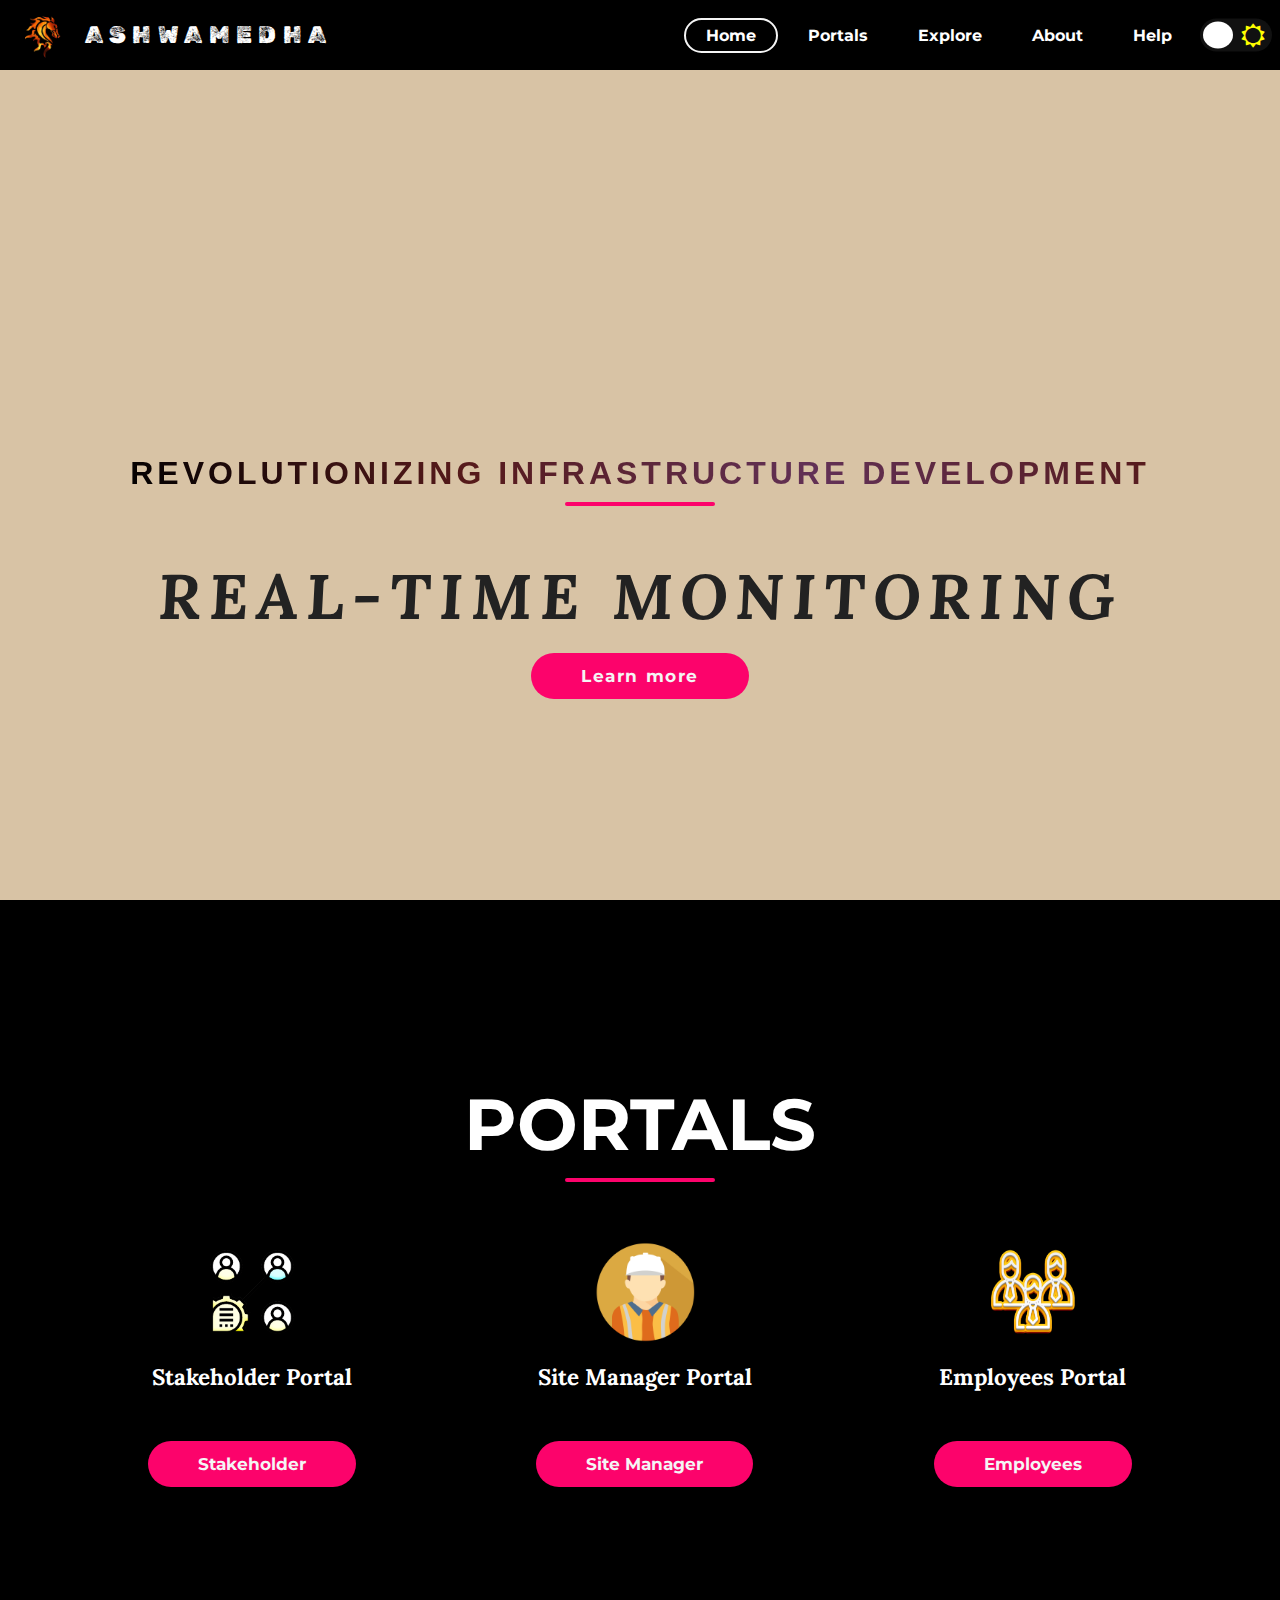
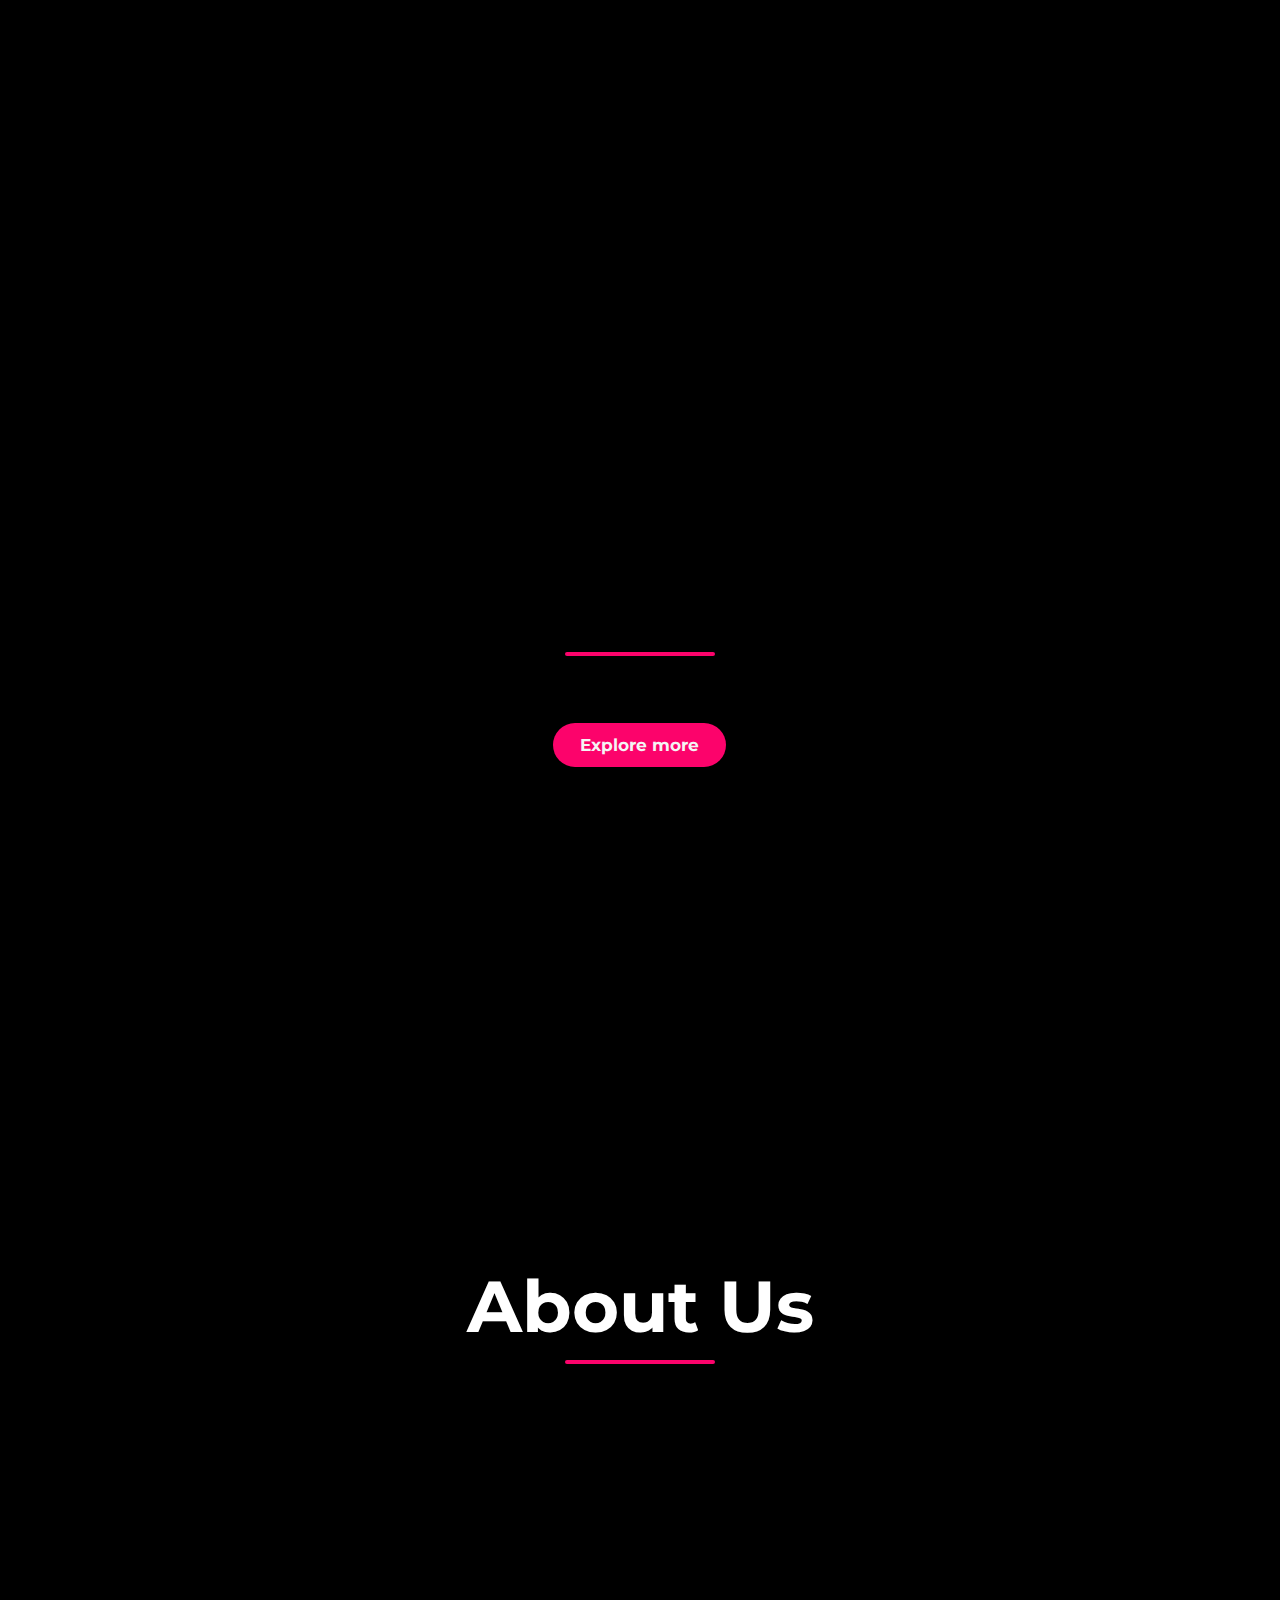
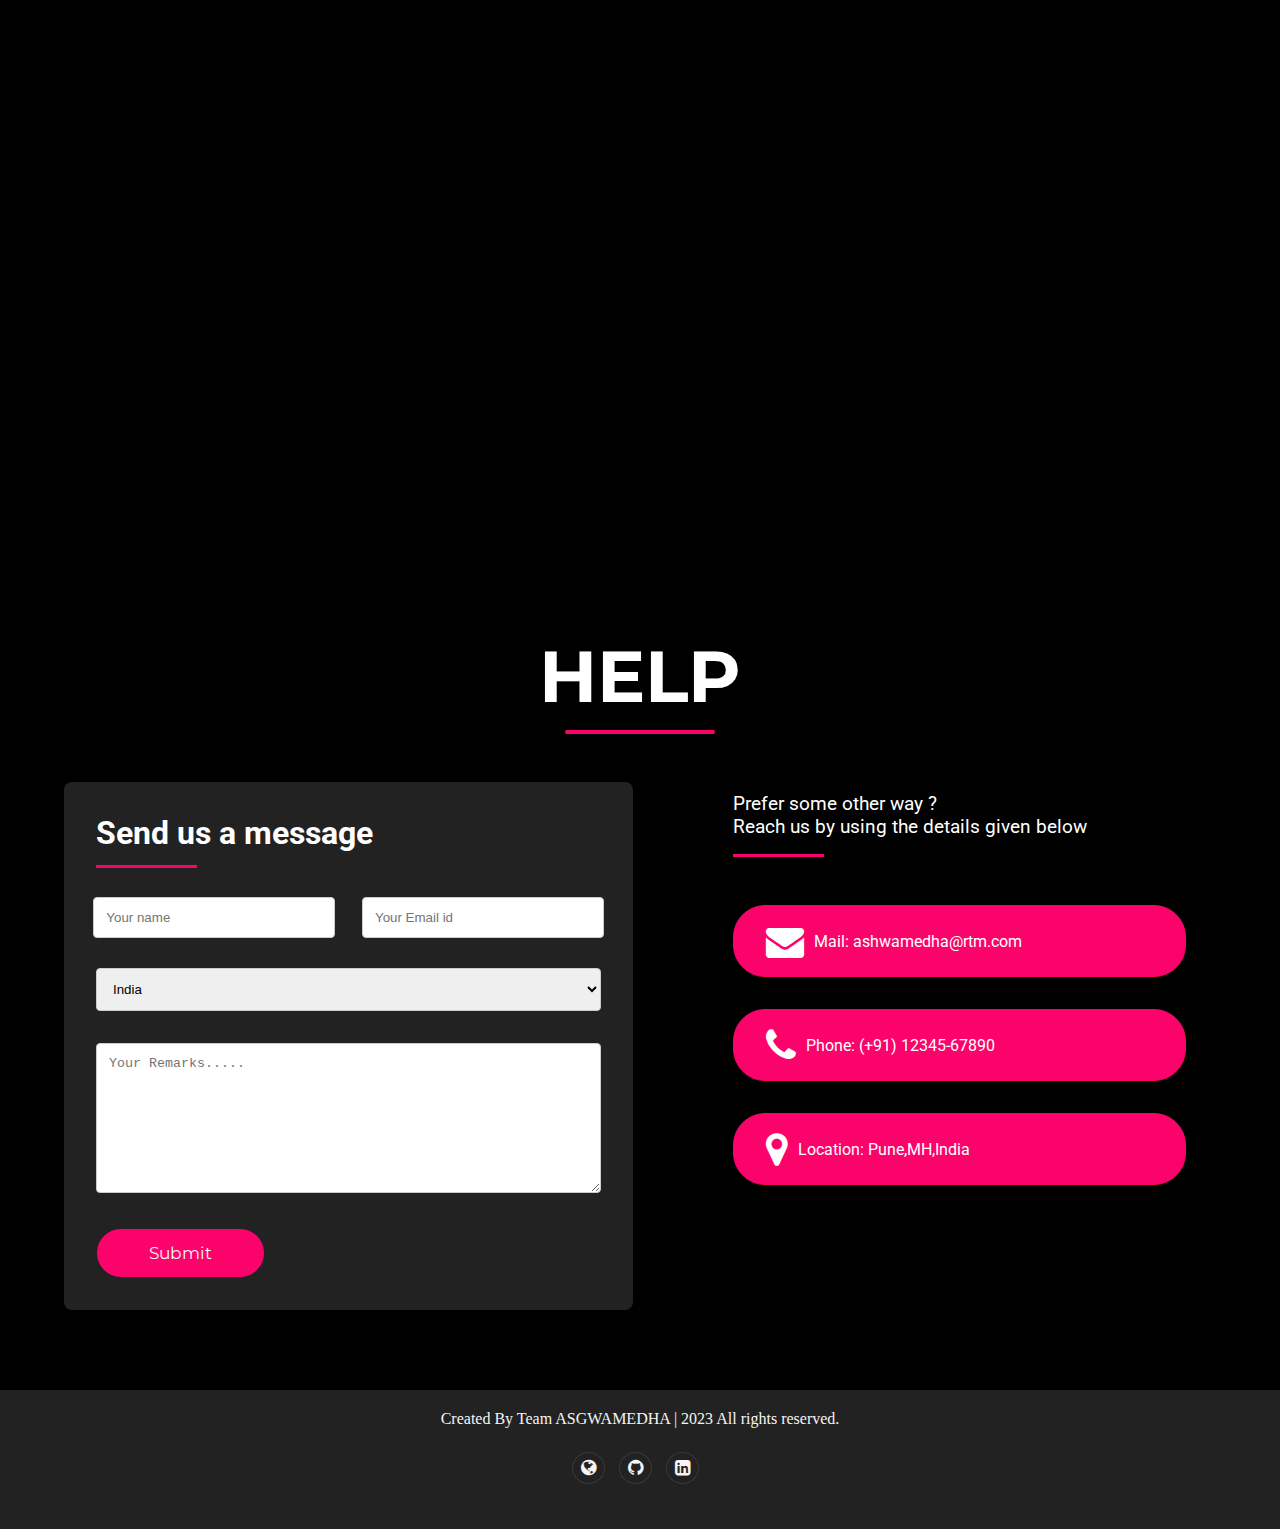
==== index.html @ 7ba49ee3 "addedd" ====
<!DOCTYPE html>
<html lang="en">

<head>
    <meta charset="UTF-8">
    <meta http-equiv="X-UA-Compatible" content="IE=edge">
    <meta name="viewport" content="width=device-width, initial-scale=1.0">
    <title>ASHWAMEDHA REAL-TIME INFRASTRUCTURE MONITORING</title>
    <link rel="stylesheet" href="https://cdnjs.cloudflare.com/ajax/libs/font-awesome/4.7.0/css/font-awesome.min.css">
    <link rel="stylesheet" href="css/style.css">
    <link rel="stylesheet" href="css/responsive.css">

</head>

<body
    onload='if (window.location.href.substr(window.location.href.length - 6) == "#about") { introAboutLogoTransition(); }'>
    <!--navbar-->
    <nav class="navbar" style="height: 70px;">
        <span><a href="#home" style="display:flex; align-items: center;"><img class="img2" src="./img/ashwamedha.png"
                    width="40" style="margin: -25px -10px -25px -20px">
                <h1 class="logo">&nbsp;ASHWAMEDHA</h1>
            </a></span>
        <ul class="nav-links">
            <li><a href="#home" id="pri" class="active cir_border">Home</a></li>
            <li><a href="#portals" id="sec" class="cir_border">Portals</a></li>
            <li><a href="#explore" id="tri" class="cir_border">Explore</a></li>
            <li><a href="#about" id="quad" class="cir_border">About</a></li>
            <li><a href="#contact" id="hex" class="cir_border">Help</a></li>
            <li>
                <div>
                    <input type="checkbox" class="checkbox dark" id="checkbox">
                    <label for="checkbox" class="label">
                        <i class="fa fa-moon-o"></i>
                        <i class='fa fa-sun-o'></i>
                        <div class='ball'>
                    </label>
                </div>
            </li>
        </ul>
        <img src="./img/menu-btn.png" alt="" class="menu-btn">
    </nav>
    <!--navbar-->

    <header id="home">
        <div class="header-content">
            <h2 id="quote">Revolutionizing Infrastructure Development</h2>
            <div class="line"></div>
            <h1 id="rtm">REAL-TIME MONITORING</h1>
            <a href="#about" class="ctn"
                onclick='removeall(); $("#quad").css("border", "2px solid whitesmoke"); $("#quad").css("border-radius", "20px");'>Learn
                more</a>
        </div>
    </header>

    <!--portals-->

    <section class="portals" id="portals">
        <div class="container">
            <div class="title">
                <h1 class="dark">PORTALS</h1>
                <div class="line"></div>
            </div>
            <div class="row">
                <article class="card col">
                    <img src="./img/stakeholder.png">
                    <h4 class="dark">Stakeholder Portal</h4>
                    <a href="#" class="ctn">Stakeholder</a>
                </article>
                <article class="card col">
                    <img src="./img/site.png">
                    <h4 class="dark">Site Manager Portal</h4>
                    <a href="#" class="ctn">Site Manager</a>
                </article>
                <article class="card col">
                    <img src="./img/empl.png">
                    <h4 class="dark">Employees Portal</h4>
                    <a href="#" class="ctn">Employees</a>
                </article>
            </div>
        </div>
    </section>
    <!--portals-->

    <!--Explore-->
    <section class="explore" id="explore">
        <div class="explore-content">
            <h1>EXPLORE THE WORLD</h1>
            <div class="line"></div>
            <a href="#" class="ctn">Explore more</a>
        </div>
    </section>
    <!--Explore-->


    <!-- About -->
    <section id="about">
        <div class="title">
            <h1 class="font-color">About Us</h1>
            <div class="line"></div>
        </div>
        <br>
        <div id="about_us">
            <div class="boxx">
                <div class="containerx">


                </div>
            </div>
        </div>
    </section>
    <!-- About -->



    <!-- help -->
    <section id="contact">
        <div class="title">
            <h1 class="font-color">HELP</h1>
            <div class="line"></div>
        </div>
        <div class="contact_us">
            <form class="cform" action="" method="post">
                <div class="crow-message">
                    <h1 class="color">Send us a message</h1>
                    <div></div>
                </div>
                <div class="crow-in">
                    <input type="text" id="name" name="name" placeholder="Your name">
                    <input type="text" id="email" name="email" placeholder="Your Email id">
                </div>
                <div class="crow">
                    <div class="ccol-left">
                        <select name="country" id="country">
                            <option value="India">India</option>
                            <option value="Russia">Russia</option>
                            <option value="usa">USA</option>
                            <option value="Japan">Japan</option>
                            <option value="France">France</option>
                            <option value="Brazil">Brazil</option>
                        </select>
                    </div>
                </div>
                <div class="crow">
                    <div class="ccol-left">
                        <textarea type="text" id="remarks" name="remarks" placeholder="Your Remarks....."
                            style="height: 150px;"></textarea>
                    </div>
                </div>
                <input class="crow-s" type="submit" value="Submit">
            </form>
            <div class="cbox">
                <div>
                    <p class="cbox-message">Prefer some other way ?<br>Reach us by using the details given below</p>
                    <div class="cbox-line"></div>
                </div>
                <div class="c_boxx">
                    <a href="mailto:abc@gmail.com"><i class="fa fa-envelope"></i>
                        Mail: ashwamedha@rtm.com
                    </a>
                </div>
                <div class="c_boxx">
                    <a href="tel:+91-12345-67890"><i class="fa fa-phone"></i>
                        Phone: (+91) 12345-67890
                    </a>
                </div>
                <div class="c_boxx">
                    <a href="#"><i class="fa fa-map-marker"></i>
                        Location: Pune,MH,India
                    </a>
                </div>
            </div>
        </div>
    </section>
    <!-- help  -->
    <!-- up scroll -->
    <i class="fa fa-chevron-up" onclick="topFunction()" id="upbtn"></i>
    <!-- end -->
    <!--footer-->
    <section class="footer">
        <span>Created By Team ASGWAMEDHA | 2023 All rights reserved.</span>
        <div class="social">
            <li>
                <a href="" target="_blank" rel="noreferrer"><i class="fa fa-globe"></i></a>
                <a href="" target="_blank" rel="noreferrer"><i class="fa fa-github"></i></a>
                <a href="" target="_blank" rel="noreferrer"><i class="fa fa-linkedin-square"></i></a>
            </li>
        </div>
    </section>
    <!--footer-->

    <script>
        const menuBtn = document.querySelector('.menu-btn')
        const navlinks = document.querySelector('.nav-links')

        menuBtn.addEventListener('click', () => {
            navlinks.classList.toggle('mobile-menu')
        })
    </script>
    <script src="https://code.jquery.com/jquery-3.6.0.js"></script>
    <script src="js/script.js"></script>
</body>

</html>
---- css/style.css ----
/* Google fonts */

@import url("https://fonts.googleapis.com/css2?family=Lora:wght@400;700&family=Montserrat:wght@400;800&family=Parisienne&family=Roboto&family=Teko:wght@300&display=swap");
@import url("https://fonts.googleapis.com/css2?family=Rubik+Dirt&display=swap");

/* Root element (aka html) */
:root {
  box-sizing: border-box;
  scroll-behavior: smooth;

  /* CSS Variables */
  /* Fonts */
  --ff-parisienne: "Parisienne", cursive;
  --ff-montserrat: "Montserrat", sans-serif;
  --ff-lora: "Lora", serif;
  --ff-roboto: "Roboto", sans-serif;
  --ff-rubik-dirt: "Rubik Dirt", cursive;
  --fs-paragraphs: calc(0.8rem + 0.35vw);
  --fs-links-btns: calc(0.65rem + 0.5vw);
}

/* Global */
*,
*::before,
*::after {
  margin: 0;
  padding: 0;
  box-sizing: inherit;
}

img {
  max-width: 100%;
  display: block;
}

a {
  text-decoration: none;
}

ul {
  list-style: none;
}

span {
  color: #7c7c7c;
  padding: 0px 40px;
}


body,
html {
  overflow-x: hidden;
  box-sizing: border-box;
}

.container {
  width: 98%;
  max-width: 91rem;
  margin: 0 auto;
}

/*scrollbar*/

::-webkit-scrollbar {
  width: 10px;
}

::-webkit-scrollbar-thumb {
  background: gray;
  border-radius: 10px;
}

/* Navbar */

.navbar {
  position: fixed;
  top: 0;
  left: 0;
  background: #000000;
  display: flex;
  width: 100%;
  justify-content: space-between;
  align-items: center;
  padding: 12px 5px;
  z-index: 10;
  color: whitesmoke;

}

.logo {
  font-family: var(--ff-rubik-dirt);
  font-size: 1.5rem;
  text-transform: uppercase;
  letter-spacing: 0.4rem;
  padding: 0 1.2rem;
  font-weight: 300;
  color: #ffffff;


}



.nav-links {
  display: flex;
  align-items: center;
}

.nav-links li {
  font-family: var(--ff-montserrat);
  margin: 0px 15px;
}

.nav-links li a {
  color: white;
  cursor: pointer;
}

.cir_border {
  padding: 6px 20px;
  font-weight: bold;
  border: 2px hidden whitesmoke;
  border-radius: 20px;
  margin: 0px -10px;
}

header {
  width: 100vw;
  height: 100vh;
  background-color: #d8c3a5;
  background-position: bottom;
  background-attachment: fixed;
  background-size: cover;
  display: flex;
  align-items: end;
  justify-content: center;
}

.header-content {
  font-family: var(--ff-lora);
  letter-spacing: 0.5rem;
  color: whitesmoke;
  text-align: center;
  z-index: 1;
  padding: 4rem;
  margin-bottom: 150px;
}

.header-content a {
  letter-spacing: 0.1rem;
}

.header-content h2 {
  font-size: 4vmin;
}

.line {
  width: 150px;
  height: 4px;
  background: #fc036b;
  margin: 10px auto;
  border-radius: 5px;
}

.header-content h1 {
  font-size: 7vmin;
  margin-top: 50px;
  margin-bottom: 30px;
}

.ctn {
  font-family: var(--ff-montserrat);
  font-size: var(--fs-links-btns);
  font-weight: 700;
  padding: 13px 50px;
  background: #fc036b;
  border-radius: 30px;
  color: whitesmoke;
}

.menu-btn {
  position: absolute;
  
  right: 20px;
  width: 30px;
  cursor: pointer;
  display: none;
}

/* portals */
section {
  width: 80%;
  margin: 80px auto;
  padding-top: 100px;
}

.title {
  text-align: center;
  font-family: var(--ff-montserrat);
  font-size: 4vmin;
}

.row {
  display: flex;
  width: 100%;
  justify-content: space-between;
  align-items: center;
}

.card {
  cursor: pointer;
  height: 400px
}

.row .col {
  display: flex;
  flex-direction: column;
  align-items: center;
  margin: 10px;
  height: 450px;
}

.row .col img {
  width: 100px;
  height: 100px;
}

.portals .row {
  margin-top: 50px;
}

.col>h4 {
  font-size: calc(1rem + 0.5vw);
  margin: 20px auto;
  font-family: var(--ff-lora);
}

.col p {
  color: #7c7c7c;
  padding: 0px 40px;
  font-size: var(--fs-paragraphs);
  font-family: var(--ff-roboto);
}

.col>p {
  color: #7c7c7c;
  padding: 0;
  line-height: 1.5;
  text-align: center;
  max-width: 35ch;
}

.portals .ctn {
  margin-top: 30px;
}

/* explore */
.explore {
  width: 100%;
  height: 100vh;
  background-image: url(../img/bg2.png);
  background-attachment: fixed;
  background-position: center;
  background-size: cover;
  background-repeat: no-repeat;
  display: flex;
  align-items: center;
}

.explore-content {
  font-family: var(--ff-lora);
  color: rgb(0, 0, 0);
  display: flex;
  align-items: center;
  flex-direction: column;
  margin-left: 8rem;
  position: relative;
  z-index: 1;
  padding: 2rem 17px;
  margin: auto;
}

.explore-content::after {
  content: "";
  position: absolute;
  inset: 0;
  z-index: -1;
  display: block;
  background: rgba(0, 0, 0, 0.2);

  border-radius: 0.5rem;
}

.explore-content h1 {

  font-size: calc(2.2rem + 1vw);
  letter-spacing: 0.3rem;
  margin: auto;
}

.explore-content .line {
  margin-bottom: 50px;
}

.explore-content p {
  color: rgb(221, 221, 221);
  max-width: 65ch;
  line-height: 1.5;
  text-align: left;
  padding: 0px 35px;
}

.explore-content .ctn {
  margin: 17px auto;
  padding: 12px 27px;
}


/* about */
#about {
  width: 100%;
}

#about_us {

  width: 100%;
  height: 630px;
  background-repeat: no-repeat;
  background-size: cover;
  background-attachment: fixed;
  margin: 30px 0px 0px 0px;
}

#about_us div {
  padding: 10px;
  display: grid;
  align-items: center;
  grid-template-columns: 2fr 1fr 1fr;
  column-gap: 5px;
  position: relative;
}


#about_us div span {
  margin: 0;
  position: absolute;
  top: 60%;
  opacity: 0;
  left: 80%;
  -ms-transform: translate(-50%, -50%);
  transform: translate(-50%, -50%);
  transition: 1s;
}

#about_us p {
  width: 43em;
  color: white;
  text-align: justify;
  padding-top: 14em;
  font-family: "Work Sans", sans-serif;
  margin-left: 6em;
}

#about_us p::first-letter {
  padding-left: 47px;
  font-size: 55px;
  color: #fc036b;
}



/* help */
#contact {
  width: 90%;
}

.contact_us {
  margin-top: 3rem;
  display: flex;
  font-family: var(--ff-roboto);
}

form {
  width: 50%;
}

.cbox {
  width: 45%;
  margin-left: 70px;
  padding: 10px 30px;
}

.cbox-message {
  font-size: 1.2em;
  margin: 0;
}

.cbox-line {
  width: 20%;
  height: 0.2em;
  background-color: #fb036b;
  margin-bottom: 3em;
  margin-top: 1em;
}

.c_boxx a p {
  color: white;
  font-size: 1em;
  font-weight: 100;
  padding: 1rem;
  padding: 0px 40px;
}

.c_boxx a {
  padding: 1em;
  margin-bottom: 2em;
  padding-left: 2em;
  border: 0.1em solid #fc036b;
  background-color: #fc036b;
  color: white;
  display: flex;
  border-radius: 2em;
  align-items: center;
  border: #fc036b 0.1em solid;
  font-size: 1em;
}

.c_boxx a:hover {
  background-color: white;
  color: #fc036b;
  transition: all 0.5s ease;
}

.c_boxx i {
  font-size: 38px;
  margin-right: 10px;

}

input[type="text"],
select,
textarea {
  width: 100%;
  padding: 12px;
  border: 1px solid #ccc;
  border-radius: 4px;
  resize: vertical;
}

label {
  padding: 0px 0px 7px 6px;
  display: inline-block;
}

input[type="submit"] {
  background-color: #fc036b;
  color: whitesmoke;
  padding: 12px 50px;
  border: 2px solid #fc036b;
  border-radius: 100vmax;
  cursor: pointer;
  font-family: var(--ff-montserrat);
  font-size: var(--fs-links-btns);
}

input[type="submit"]:hover {
  background-color: whitesmoke;
  color: #fc036b;
}

.cform {
  background-color: #222;
  padding: 1em;
  border-radius: 0.5rem;
}

.ccol {
  float: left;
  width: 25%;
  margin-top: 6px;
}

.crow-in {
  width: 100%;
  display: flex;
  justify-content: space-between;
}

.crow-message {
  margin: 1rem;
}

.crow-message div {
  width: 20%;
  display: block;
  height: 1em;
  border-bottom: 3px solid #fc036b;
}

.ccol-left {
  margin: 1em;
}

.ccol {
  float: left;
  width: 100%;
  margin-top: 6px;
}

#name {
  width: 90%;
  margin: 1em;
}

#email {
  width: 90%;
  margin: 1em;
}

.crow:after,
.crow-s::after {
  content: "";
  display: table;
  clear: both;
}

.crow-s {
  margin: 1em;
  color: #fc036b;
}

/* footer */
.footer {
  width: 100%;
  min-height: 100px;
  padding: 20px 80px;
  margin: 0;
  background: #222;
  text-align: center;
}

.footer p {
  color: whitesmoke;
  margin: 20px auto;
  padding: 20px auto;
}

.footer span {
  display: block;
  color: whitesmoke;
  padding: 20px auto;
}

.social {
  width: 360px;
  margin: 30px auto;
}

.social li {
  list-style: none;
}

.social a {
  margin-right: 10px;
  font-size: 18px;
  background-color: transparent;
  border-radius: 50%;
  padding: 5px 8px;
  border: 1px solid rgba(255, 255, 255, 0.1);
}

.social a:hover {
  background-color: #fc036b;
}

.social i {
  display: inline;
  text-align: center;
  color: whitesmoke;
}

/* animations */
img {
  transition: transform 0.3s ease;
}

img:hover {
  transform: scale(1.1);
}

.cir_border:hover {
  color: #fc036b
}


.active {
  border: 2px solid whitesmoke;
  border-radius: 20px;
  color: #fc036b;
  cursor: pointer;
}

.ctn:hover {
  background: whitesmoke;
  color: #fc036b;
  box-shadow: 2px 2px 5px #00000056;
  cursor: pointer;
}

.nav-links .ctn:hover a {
  color: #fc036b;
}

body {
  background-color: black;
  color: white;
}

body.dark {
  background-color: white;
  color: black;
}

.checkbox {
  opacity: 0;
  position: absolute;
}

.label {
  width: 48px;
  height: 22px;
  background-color: #111;
  display: flex;
  border-radius: 50px;
  align-items: center;
  justify-content: space-between;
  padding: 5px;
  position: relative;
  transform: scale(1.5);
}

.ball {
  width: 20px;
  height: 18px;
  background-color: white;
  position: absolute;
  top: 2px;
  left: 2px;
  border-radius: 50%;
  transition: transform 0.2s linear;
}

/*  target the elemenent after the label*/
.checkbox:checked+.label .ball {
  transform: translateX(24px);
}

.fa-moon-o {
  color: white;
}

.fa-sun-o {
  color: yellow;
}

.color {
  color: white;
}

/* scroll button */
#upbtn {
  display: none;
  position: fixed;
  bottom: 20px;
  right: 30px;
  z-index: 99;
  border: none;
  outline: none;
  cursor: pointer;
  padding: 15px;
  font-size: 40px;
}

#upbtn:hover {
  background-color: #fc036b;
}

#quote {
  display: flex;
  position: relative;
  font-family: sans-serif;
  text-transform: uppercase;
  font-size: 2em;
  letter-spacing: 4px;
  overflow: hidden;
  background: linear-gradient(45deg, #000000, #561a1a, #623156, #561a1a);
  background-repeat: no-repeat;
  /* white-space: nowrap; */
  /* Prevent line breaks */
  /* border-right: 2px solid #00ff00; */
  /* Typing cursor */
  animation: typing 3s steps(500);
  -webkit-background-clip: text;
  -webkit-text-fill-color: rgba(255, 255, 255, 0);
}

#rtm {
  font-style: italic;
  color: #222
}

@keyframes typing {
  from {
    width: 0;
  }

  to {
    width: 100%;
  }
}


/* carousel */

@import url("https://fonts.googleapis.com/css?family=DM+Sans:400,500,700&display=swap");


input[type=radio] {
  display: none;
}

.cardt {
  position: absolute;
  width: 60%;
  height: 100%;
  left: 5vw;
  right: 0;
  top: 14%;
  margin: auto;
  transition: transform .4s ease;
  cursor: pointer;
}

.containerx {
  width: 100%;
  height: 50vh;
  transform-style: preserve-3d;
}



#item-1:checked~.cards #col-img-3,
#item-2:checked~.cards #col-img-1,
#item-3:checked~.cards #col-img-2 {
  transform: translatex(-40%) scale(.8);
  opacity: .4;
  z-index: 0;
}

#item-1:checked~.cards #col-img-2,
#item-2:checked~.cards #col-img-3,
#item-3:checked~.cards #col-img-1 {
  transform: translatex(40%) scale(.8);
  opacity: .4;
  z-index: 0;
}

#item-1:checked~.cards #col-img-1,
#item-2:checked~.cards #col-img-2,
#item-3:checked~.cards #col-img-3 {
  transform: translatex(0) scale(1);
  opacity: 1;
  z-index: 1;

  img {
    box-shadow: 0px 0px 5px 0px rgba(81, 81, 81, 0.47);
  }
}

#item-2:checked~.player #test {
  transform: translateY(0);
}

#item-2:checked~.player #test {
  transform: translateY(-40px);
}

#item-3:checked~.player #test {
  transform: translateY(-80px);
}

/* end */
---- css/responsive.css ----
/* mobile responsiveness design */
@media screen and (max-width: 990px) {
  .contact_us {
    flex-direction: column;
    width: 100%;
  }

  form,
  .cbox {
    margin: auto;
    margin-bottom: 30px;
  }
}

@media screen and (max-width: 1130px) {
  .menu-btn {
    display:block;
    
  }

  .header-content{
    width: 100%;
    justify-content: center;
  }

  #quote{
    font-size: 1em;
    animation: typing 0.5s steps(100);
    justify-content: center;
  }
 


  .logo {
    position:static;
    font-size: 15px;
  }

  .nav-links {
    flex-direction: column;
    width: 100%;
    height: 100;
    justify-content: center;
    background: #000000;
    margin-top: -900px;
    transition: all 0.5s ease;
  }

  .mobile-menu {
    margin-top: 500px;
    border-bottom-right-radius: 30%;
  }

  .nav-links li {
    margin: 30px auto;
  }
}

@media screen and (max-width: 1440px) {
  .containerx {
    top: 40%;
    bottom: 40%;
    transform-style: preserve-3d;
  }

  #about_us div {
    padding: 10px;
    display: block;
    align-items: normal;
  }

  
  #about-quad {
    display: none;
  }
}

@media only screen and (max-width: 850px) {

  /*portals*/
  .row {
    flex-direction: column;
  }

  .row .col {
    margin: 20px auto;
  }

  .col img {
    max-width: 90%;
  }

  /*explore*/
  .explore-content {
    width: 100%;
  }

  /*footer*/
  .footer {
    padding: 10px;
  }

  .content-col {
    width: 100%;
  }

  #about_us p {
    width: 70%;
  }
}

@media screen and (max-width: 770px) {
  #about_us p {
    width: 85%;
    padding-top: 7em;
    margin: auto;
  }

  form,
  .cbox {
    width: 90%;
  }

  .ctn {
    margin: auto;
  }

  .explore-content {
    margin: 0 auto;
    text-align: center;
    width: 80%;
  }

  .explore-content .ctn {
    margin: 40px auto;
  }
}

@media screen and (max-width: 600px) {
  #about_us p {
    margin: auto;
  }
}

@media screen and (max-width: 470px) {
  .ctn {
    padding: 13px 25px;
  }

  .c_boxx a p {
    font-size: 17.5px;
  }
}

@media screen and (max-width: 400px) {
  .ctn {
    padding: 13px 25px;
  }

  .c_boxx a p {
    font-size: 16px;
  }
}

@media (max-width: 850px) {
  .content-col {
    text-align: center;
  }

  .content-col .line {
    margin: 0.5rem auto;
  }

  .content-col .ctn {
    margin: 0 auto;
    position: inherit;
  }

  .content-col p {
    max-width: 75%;
    text-align: justify;
  }
}
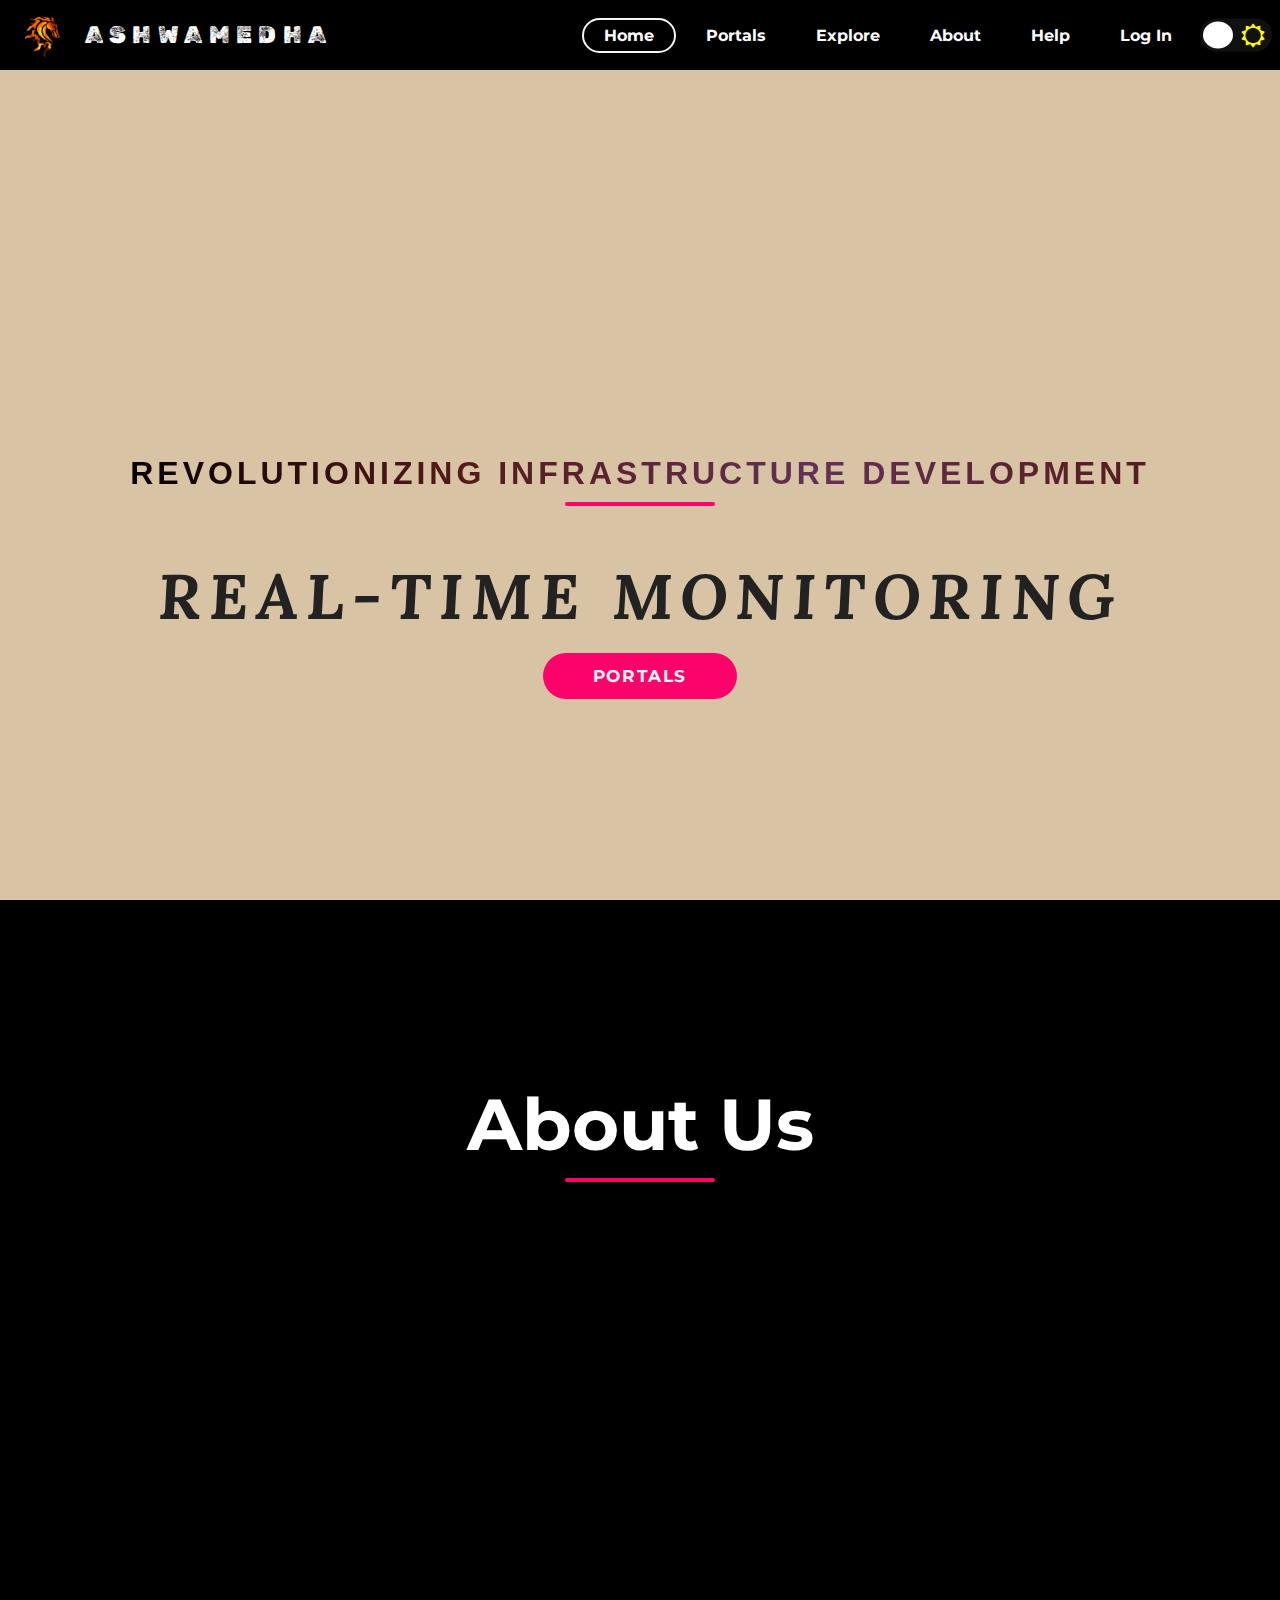
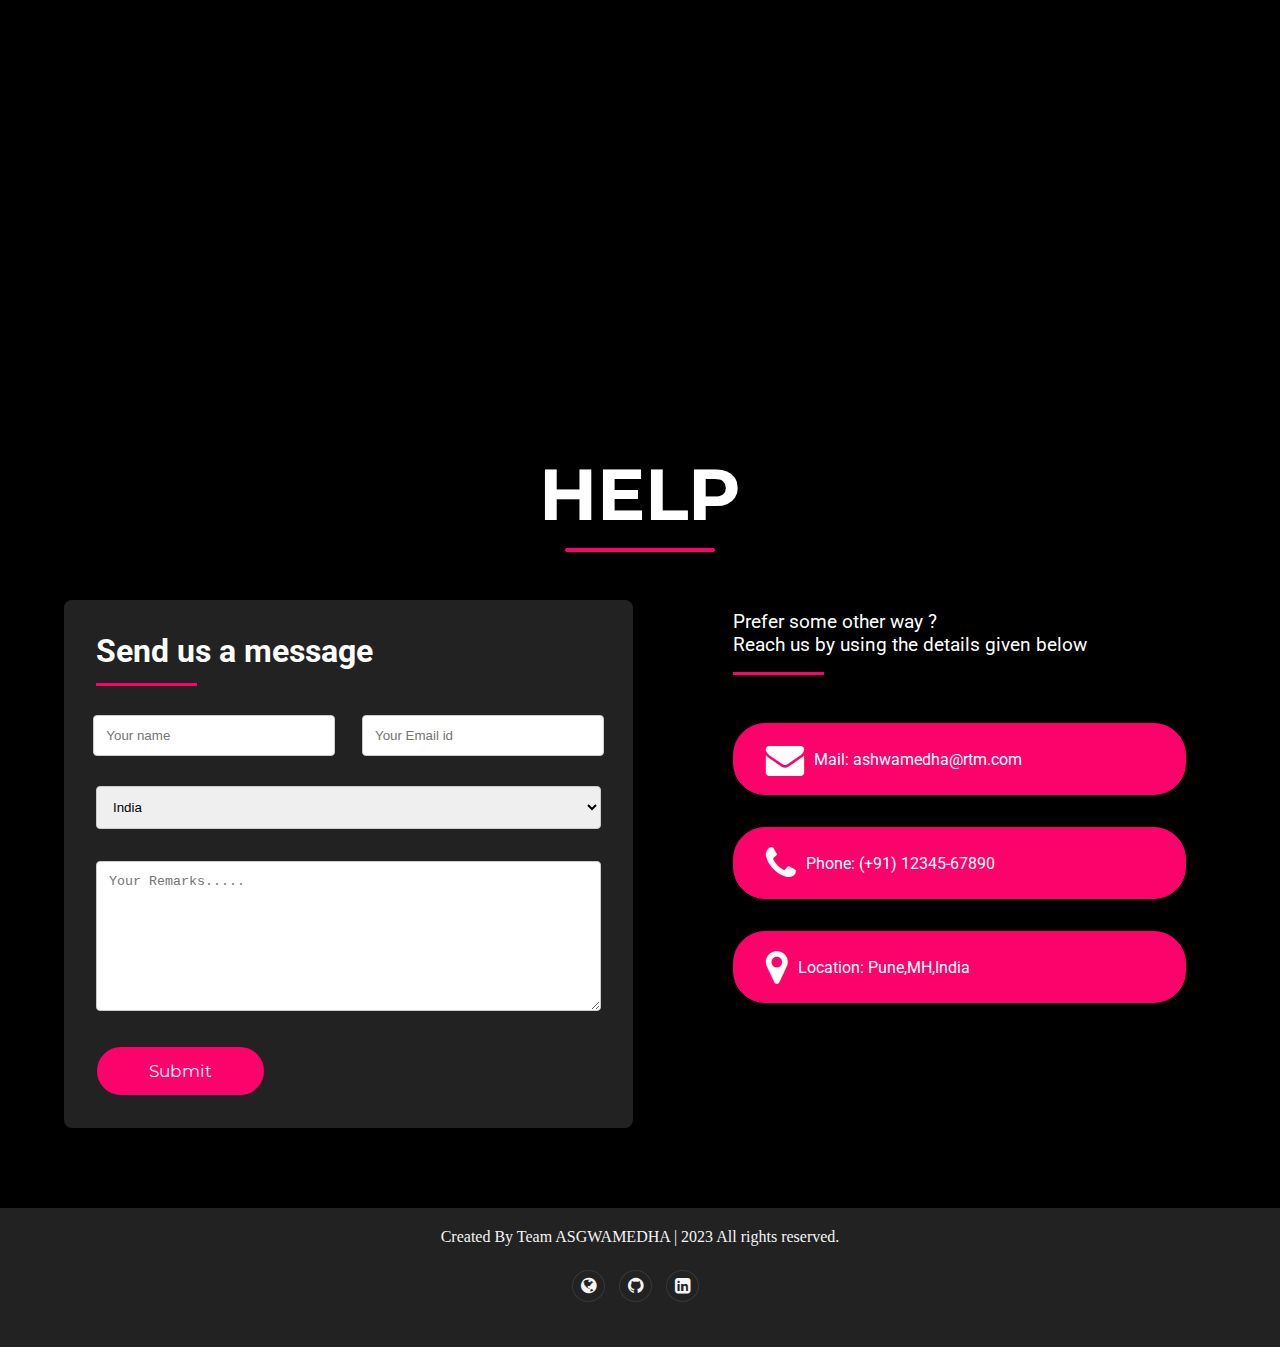
==== commit 414dcfb3: "added" ====
--- a/index.html
+++ b/index.html
@@ -16,16 +16,17 @@
     onload='if (window.location.href.substr(window.location.href.length - 6) == "#about") { introAboutLogoTransition(); }'>
     <!--navbar-->
     <nav class="navbar" style="height: 70px;">
-        <span><a href="#home" style="display:flex; align-items: center;"><img class="img2" src="./img/ashwamedha.png"
+        <span><a href="index.html" style="display:flex; align-items: center;"><img class="img2" src="./img/ashwamedha.png"
                     width="40" style="margin: -25px -10px -25px -20px">
                 <h1 class="logo">&nbsp;ASHWAMEDHA</h1>
             </a></span>
         <ul class="nav-links">
-            <li><a href="#home" id="pri" class="active cir_border">Home</a></li>
-            <li><a href="#portals" id="sec" class="cir_border">Portals</a></li>
-            <li><a href="#explore" id="tri" class="cir_border">Explore</a></li>
+            <li><a href="index.html" id="pri" class="active cir_border">Home</a></li>
+            <li><a href="portals.html" id="sec" class="cir_border">Portals</a></li>
+            <li><a href="explore.html" id="tri" class="cir_border">Explore</a></li>
             <li><a href="#about" id="quad" class="cir_border">About</a></li>
             <li><a href="#contact" id="hex" class="cir_border">Help</a></li>
+            <li><a href="loginas.html" id="sev" class="cir_border">Log In</a></li>
             <li>
                 <div>
                     <input type="checkbox" class="checkbox dark" id="checkbox">
@@ -46,50 +47,11 @@
             <h2 id="quote">Revolutionizing Infrastructure Development</h2>
             <div class="line"></div>
             <h1 id="rtm">REAL-TIME MONITORING</h1>
-            <a href="#about" class="ctn"
-                onclick='removeall(); $("#quad").css("border", "2px solid whitesmoke"); $("#quad").css("border-radius", "20px");'>Learn
-                more</a>
+            <a href="portals.html" class="ctn"
+                onclick='removeall(); $("#quad").css("border", "2px solid whitesmoke"); $("#quad").css("border-radius", "20px");'>PORTALS</a>
         </div>
     </header>
 
-    <!--portals-->
-
-    <section class="portals" id="portals">
-        <div class="container">
-            <div class="title">
-                <h1 class="dark">PORTALS</h1>
-                <div class="line"></div>
-            </div>
-            <div class="row">
-                <article class="card col">
-                    <img src="./img/stakeholder.png">
-                    <h4 class="dark">Stakeholder Portal</h4>
-                    <a href="#" class="ctn">Stakeholder</a>
-                </article>
-                <article class="card col">
-                    <img src="./img/site.png">
-                    <h4 class="dark">Site Manager Portal</h4>
-                    <a href="#" class="ctn">Site Manager</a>
-                </article>
-                <article class="card col">
-                    <img src="./img/empl.png">
-                    <h4 class="dark">Employees Portal</h4>
-                    <a href="#" class="ctn">Employees</a>
-                </article>
-            </div>
-        </div>
-    </section>
-    <!--portals-->
-
-    <!--Explore-->
-    <section class="explore" id="explore">
-        <div class="explore-content">
-            <h1>EXPLORE THE WORLD</h1>
-            <div class="line"></div>
-            <a href="#" class="ctn">Explore more</a>
-        </div>
-    </section>
-    <!--Explore-->
 
 
     <!-- About -->
@@ -189,12 +151,26 @@
     <!--footer-->
 
     <script>
-        const menuBtn = document.querySelector('.menu-btn')
-        const navlinks = document.querySelector('.nav-links')
-
+        const menuBtn = document.querySelector('.menu-btn');
+        const navlinks = document.querySelector('.nav-links');
+        const mobileMenuClass = 'mobile-menu';
+    
+        // Function to hide the mobile menu
+        const hideMobileMenu = () => {
+            if (navlinks.classList.contains(mobileMenuClass)) {
+                navlinks.classList.remove(mobileMenuClass);
+            }
+        };
+    
         menuBtn.addEventListener('click', () => {
-            navlinks.classList.toggle('mobile-menu')
-        })
+            navlinks.classList.toggle(mobileMenuClass);
+        });
+    
+        // Add click event listeners to all navigation links
+        const navLinks = document.querySelectorAll('.nav-links a');
+        navLinks.forEach((link) => {
+            link.addEventListener('click', hideMobileMenu);
+        });
     </script>
     <script src="https://code.jquery.com/jquery-3.6.0.js"></script>
     <script src="js/script.js"></script>
--- a/css/style.css
+++ b/css/style.css
@@ -695,7 +695,7 @@
   overflow: hidden;
   background: linear-gradient(45deg, #000000, #561a1a, #623156, #561a1a);
   background-repeat: no-repeat;
-  /* white-space: nowrap; */
+  white-space: nowrap;
   /* Prevent line breaks */
   /* border-right: 2px solid #00ff00; */
   /* Typing cursor */
@@ -747,46 +747,4 @@
   transform-style: preserve-3d;
 }
 
-
-
-#item-1:checked~.cards #col-img-3,
-#item-2:checked~.cards #col-img-1,
-#item-3:checked~.cards #col-img-2 {
-  transform: translatex(-40%) scale(.8);
-  opacity: .4;
-  z-index: 0;
-}
-
-#item-1:checked~.cards #col-img-2,
-#item-2:checked~.cards #col-img-3,
-#item-3:checked~.cards #col-img-1 {
-  transform: translatex(40%) scale(.8);
-  opacity: .4;
-  z-index: 0;
-}
-
-#item-1:checked~.cards #col-img-1,
-#item-2:checked~.cards #col-img-2,
-#item-3:checked~.cards #col-img-3 {
-  transform: translatex(0) scale(1);
-  opacity: 1;
-  z-index: 1;
-
-  img {
-    box-shadow: 0px 0px 5px 0px rgba(81, 81, 81, 0.47);
-  }
-}
-
-#item-2:checked~.player #test {
-  transform: translateY(0);
-}
-
-#item-2:checked~.player #test {
-  transform: translateY(-40px);
-}
-
-#item-3:checked~.player #test {
-  transform: translateY(-80px);
-}
-
 /* end */--- a/css/responsive.css
+++ b/css/responsive.css
@@ -27,6 +27,7 @@
     font-size: 1em;
     animation: typing 0.5s steps(100);
     justify-content: center;
+    
   }
  
 
@@ -43,11 +44,11 @@
     justify-content: center;
     background: #000000;
     margin-top: -900px;
-    transition: all 0.5s ease;
+    transition: all 0.3s ease;
   }
 
   .mobile-menu {
-    margin-top: 500px;
+    margin-top: 600px;
     border-bottom-right-radius: 30%;
   }
 
@@ -78,6 +79,9 @@
 @media only screen and (max-width: 850px) {
 
   /*portals*/
+  #quote{
+    white-space: wrap;
+  }
   .row {
     flex-direction: column;
   }
